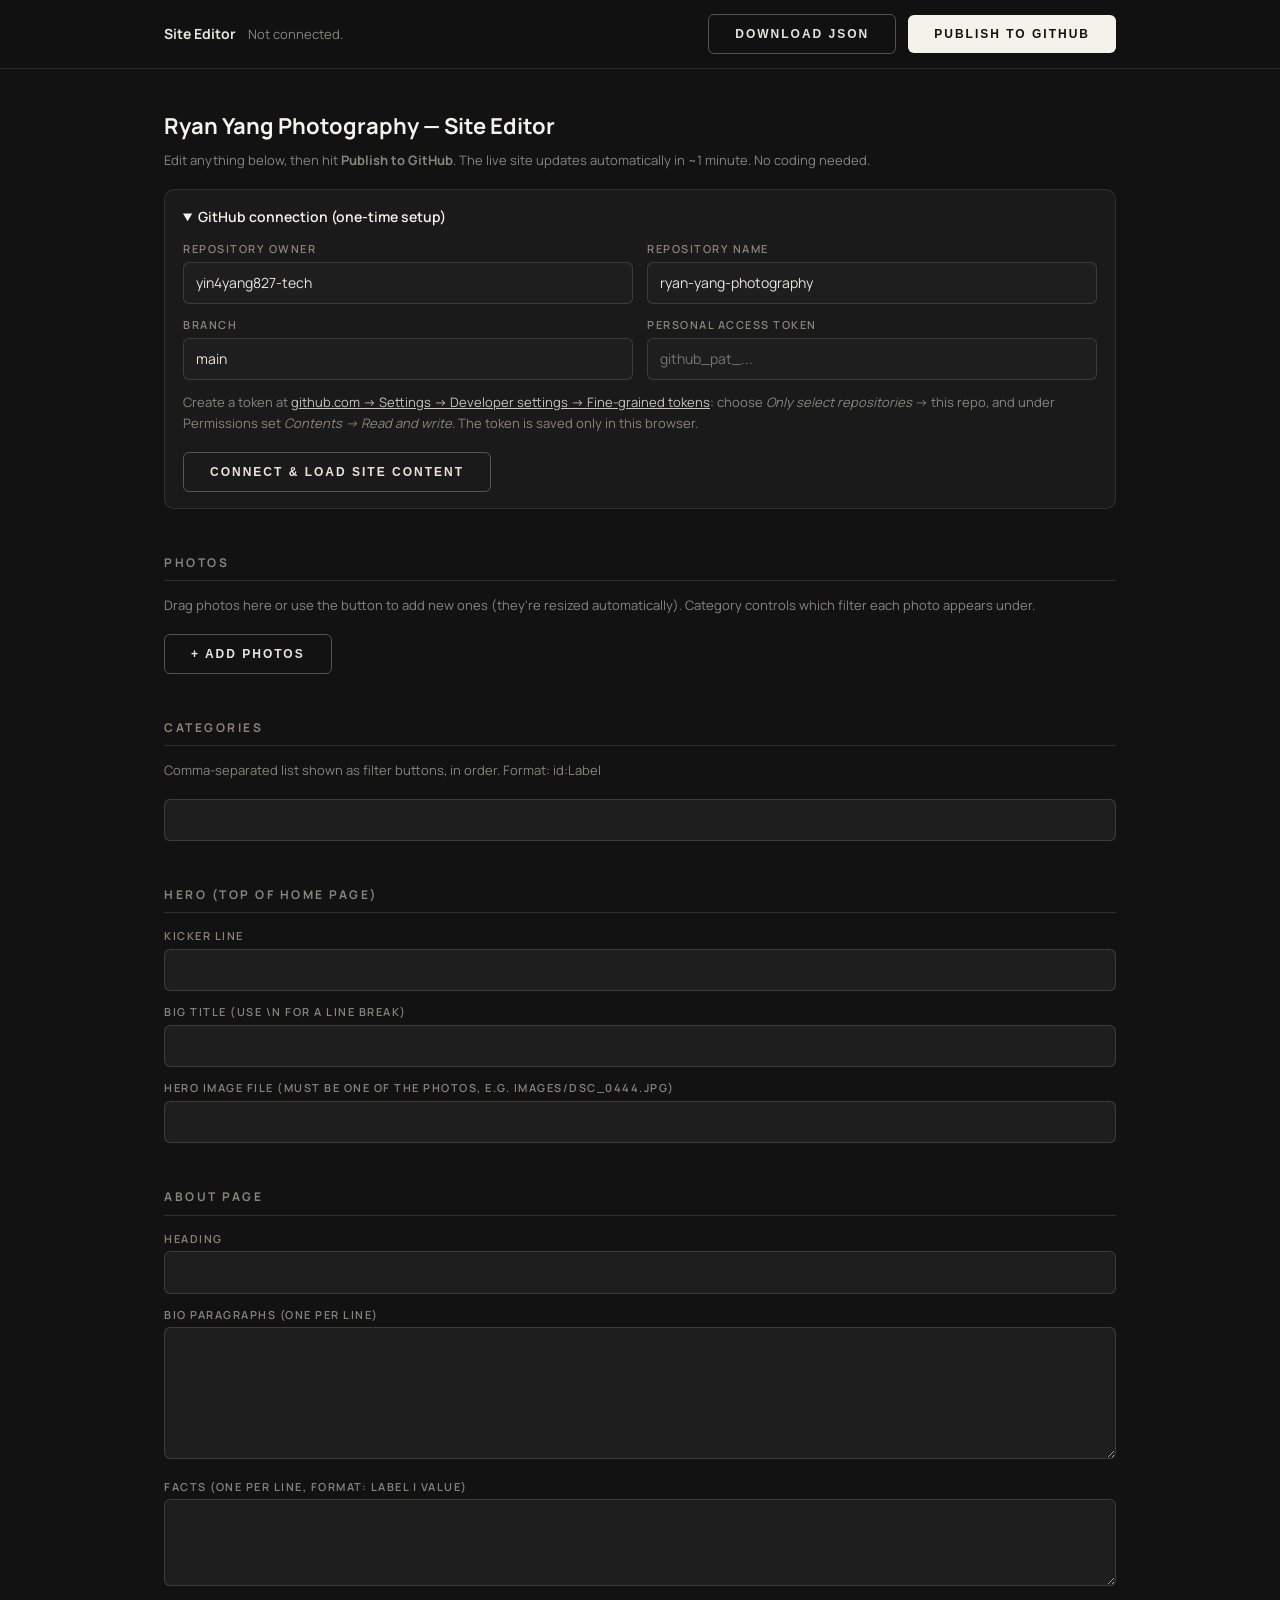
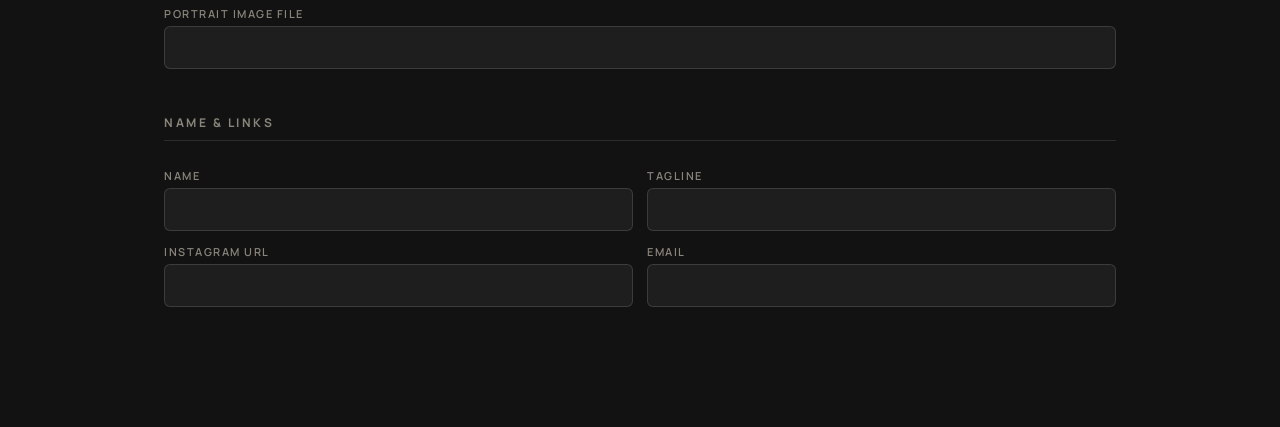
==== admin.html @ 21d68c37 "Add files via upload" ====
<!DOCTYPE html>
<!-- Admin editor for Ryan Yang Photography.
     Open this page (locally or at /admin.html on your live site), paste a GitHub
     token once, and you can edit every photo, the bio, and links — then click
     Publish to commit straight to the repo. GitHub Pages redeploys automatically. -->
<html lang="en">
<head>
<meta charset="UTF-8">
<meta name="viewport" content="width=device-width, initial-scale=1.0">
<title>Site Editor — Ryan Yang Photography</title>
<link href="https://fonts.googleapis.com/css2?family=Manrope:wght@400;500;600;700&display=swap" rel="stylesheet">
<style>
  * { box-sizing: border-box; }
  body { margin: 0; background: #121212; color: #E8E4DC; font-family: 'Manrope', sans-serif; font-size: 14px; line-height: 1.6; }
  .wrap { max-width: 1000px; margin: 0 auto; padding: 40px 24px 120px; }
  h1 { font-size: 22px; font-weight: 700; margin: 0 0 6px; color: #F5F2EC; }
  h2 { font-size: 12px; font-weight: 700; letter-spacing: 2.5px; text-transform: uppercase; color: #8A857B; margin: 44px 0 14px; border-bottom: 1px solid rgba(232,228,220,0.12); padding-bottom: 8px; }
  .hint { color: #8A857B; font-size: 13px; margin: 0 0 18px; }
  .hint a { color: #C9C4BA; }
  label { display: block; font-size: 11px; font-weight: 600; letter-spacing: 1.5px; text-transform: uppercase; color: #8A857B; margin: 12px 0 4px; }
  input, textarea, select { width: 100%; background: #1E1E1E; border: 1px solid rgba(232,228,220,0.15); color: #E8E4DC; border-radius: 6px; padding: 9px 12px; font: inherit; }
  input:focus, textarea:focus, select:focus { outline: none; border-color: #8A857B; }
  textarea { resize: vertical; min-height: 70px; }
  .row { display: grid; grid-template-columns: 1fr 1fr; gap: 14px; }
  .btn { display: inline-block; border: none; cursor: pointer; background: #F5F2EC; color: #121212; font-weight: 700; font-size: 12px; letter-spacing: 2px; text-transform: uppercase; padding: 12px 26px; border-radius: 6px; }
  .btn:hover { background: #fff; }
  .btn.ghost { background: none; border: 1px solid rgba(232,228,220,0.3); color: #E8E4DC; }
  .btn.ghost:hover { border-color: #fff; color: #fff; }
  .btn.danger { background: none; border: 1px solid rgba(220,120,110,0.5); color: #DC786E; }
  .btn.sm { padding: 7px 12px; font-size: 10.5px; letter-spacing: 1.5px; }
  .card { display: grid; grid-template-columns: 120px 1fr; gap: 16px; background: #1A1A1A; border: 1px solid rgba(232,228,220,0.1); border-radius: 10px; padding: 14px; margin-bottom: 12px; }
  .card img { width: 120px; height: 120px; object-fit: cover; border-radius: 6px; background: #222; }
  .card .fields { display: grid; grid-template-columns: 1fr 1fr; gap: 0 14px; align-content: start; }
  .card .fields .full { grid-column: 1 / -1; }
  .card-actions { grid-column: 1 / -1; display: flex; gap: 8px; margin-top: 10px; flex-wrap: wrap; }
  .topbar { position: sticky; top: 0; z-index: 10; background: rgba(18,18,18,0.95); backdrop-filter: blur(8px); border-bottom: 1px solid rgba(232,228,220,0.1); }
  .topbar-inner { max-width: 1000px; margin: 0 auto; padding: 14px 24px; display: flex; align-items: center; justify-content: space-between; gap: 12px; flex-wrap: wrap; }
  #status { font-size: 13px; color: #8A857B; flex: 1; min-width: 200px; }
  #status.ok { color: #9BC29B; } #status.err { color: #DC786E; }
  .pill { font-size: 11px; padding: 3px 10px; border-radius: 999px; background: #242424; color: #8A857B; }
  details { background: #1A1A1A; border: 1px solid rgba(232,228,220,0.1); border-radius: 10px; padding: 16px 18px; margin-bottom: 14px; }
  summary { cursor: pointer; font-weight: 600; color: #F5F2EC; }
</style>
</head>
<body>

<div class="topbar"><div class="topbar-inner">
  <strong>Site Editor</strong>
  <div id="status">Not connected.</div>
  <button class="btn ghost" id="btnDownload" title="Download content.json if you prefer to commit manually">Download JSON</button>
  <button class="btn" id="btnPublish">Publish to GitHub</button>
</div></div>

<div class="wrap">
  <h1>Ryan Yang Photography — Site Editor</h1>
  <p class="hint">Edit anything below, then hit <strong>Publish to GitHub</strong>. The live site updates automatically in ~1 minute. No coding needed.</p>

  <details id="setup" open>
    <summary>GitHub connection (one-time setup)</summary>
    <div class="row">
      <div><label>Repository owner</label><input id="ghOwner" value="yin4yang827-tech"></div>
      <div><label>Repository name</label><input id="ghRepo" value="ryan-yang-photography"></div>
    </div>
    <div class="row">
      <div><label>Branch</label><input id="ghBranch" value="main"></div>
      <div><label>Personal access token</label><input id="ghToken" type="password" placeholder="github_pat_..."></div>
    </div>
    <p class="hint" style="margin-top:12px">Create a token at <a href="https://github.com/settings/personal-access-tokens/new" target="_blank" rel="noopener">github.com → Settings → Developer settings → Fine-grained tokens</a>: choose <em>Only select repositories</em> → this repo, and under Permissions set <em>Contents → Read and write</em>. The token is saved only in this browser.</p>
    <button class="btn ghost" id="btnConnect">Connect &amp; load site content</button>
  </details>

  <h2>Photos</h2>
  <p class="hint">Drag photos here or use the button to add new ones (they're resized automatically). Category controls which filter each photo appears under.</p>
  <input type="file" id="fileIn" accept="image/*" multiple style="display:none">
  <button class="btn ghost" id="btnAdd">+ Add photos</button>
  <div id="photoList" style="margin-top:16px"></div>

  <h2>Categories</h2>
  <p class="hint">Comma-separated list shown as filter buttons, in order. Format: id:Label</p>
  <input id="cats">

  <h2>Hero (top of home page)</h2>
  <label>Kicker line</label><input id="heroKicker">
  <label>Big title (use \n for a line break)</label><input id="heroTitle">
  <label>Hero image file (must be one of the photos, e.g. images/DSC_0444.jpg)</label><input id="heroImage">

  <h2>About page</h2>
  <label>Heading</label><input id="aboutHeading">
  <label>Bio paragraphs (one per line)</label><textarea id="aboutParas" rows="5"></textarea>
  <label>Facts (one per line, format: Label | Value)</label><textarea id="aboutFacts" rows="3"></textarea>
  <label>Portrait image file</label><input id="aboutPortrait">

  <h2>Name &amp; links</h2>
  <div class="row">
    <div><label>Name</label><input id="siteName"></div>
    <div><label>Tagline</label><input id="siteTag"></div>
  </div>
  <div class="row">
    <div><label>Instagram URL</label><input id="soInsta"></div>
    <div><label>Email</label><input id="soEmail"></div>
  </div>
</div>

<script>
"use strict";
var $ = function (id) { return document.getElementById(id); };
var C = null;                 // content.json object being edited
var contentSha = null;        // sha needed to update the file on GitHub
var newImages = {};           // path -> base64 (staged uploads, committed on Publish)

/* ---------- helpers ---------- */
function setStatus(msg, cls) { var s = $("status"); s.textContent = msg; s.className = cls || ""; }
function cfg() {
  return { owner: $("ghOwner").value.trim(), repo: $("ghRepo").value.trim(),
           branch: $("ghBranch").value.trim() || "main", token: $("ghToken").value.trim() };
}
function api(path, opts) {
  var c = cfg();
  opts = opts || {};
  opts.headers = Object.assign({
    "Authorization": "Bearer " + c.token,
    "Accept": "application/vnd.github+json",
    "X-GitHub-Api-Version": "2022-11-28"
  }, opts.headers || {});
  return fetch("https://api.github.com/repos/" + c.owner + "/" + c.repo + path, opts);
}
function b64encodeUtf8(str) {
  return btoa(unescape(encodeURIComponent(str)));
}

/* ---------- load ---------- */
function saveLocalCfg() {
  var c = cfg();
  localStorage.setItem("ryp_admin_cfg", JSON.stringify({ owner: c.owner, repo: c.repo, branch: c.branch, token: c.token }));
}
function loadLocalCfg() {
  try {
    var c = JSON.parse(localStorage.getItem("ryp_admin_cfg") || "null");
    if (!c) return;
    $("ghOwner").value = c.owner || $("ghOwner").value;
    $("ghRepo").value = c.repo || $("ghRepo").value;
    $("ghBranch").value = c.branch || "main";
    $("ghToken").value = c.token || "";
  } catch (e) {}
}

async function connect() {
  saveLocalCfg();
  setStatus("Loading content.json from GitHub…");
  try {
    var r = await api("/contents/content.json?ref=" + cfg().branch);
    if (!r.ok) throw new Error("GitHub said " + r.status + " — check owner/repo/branch/token.");
    var j = await r.json();
    contentSha = j.sha;
    C = JSON.parse(decodeURIComponent(escape(atob(j.content.replace(/\n/g, "")))));
    fillForm();
    $("setup").open = false;
    setStatus("Connected. Loaded " + C.photos.length + " photos.", "ok");
  } catch (e) {
    // Fall back to the local copy (useful when previewing before first deploy)
    try {
      C = await (await fetch("content.json")).json();
      fillForm();
      setStatus("GitHub load failed (" + e.message + ") — loaded local copy instead. Publishing still needs a valid token.", "err");
    } catch (e2) { setStatus(e.message, "err"); }
  }
}

/* ---------- form <-> data ---------- */
function fillForm() {
  $("siteName").value = C.site.name; $("siteTag").value = C.site.tagline;
  $("soInsta").value = C.socials.instagram; $("soEmail").value = C.socials.email;
  $("heroKicker").value = C.hero.kicker;
  $("heroTitle").value = C.hero.title.split("\n").join("\\n");
  $("heroImage").value = C.hero.image;
  $("aboutHeading").value = C.about.heading;
  $("aboutParas").value = C.about.paragraphs.join("\n");
  $("aboutFacts").value = C.about.facts.map(function (f) { return f[0] + " | " + f[1]; }).join("\n");
  $("aboutPortrait").value = C.about.portrait;
  $("cats").value = C.categories.map(function (c) { return c.id + ":" + c.label; }).join(", ");
  drawPhotos();
}
function harvestForm() {
  C.site.name = $("siteName").value; C.site.tagline = $("siteTag").value;
  C.socials.instagram = $("soInsta").value; C.socials.email = $("soEmail").value;
  C.hero.kicker = $("heroKicker").value;
  C.hero.title = $("heroTitle").value.split("\\n").join("\n");
  C.hero.image = $("heroImage").value;
  C.about.heading = $("aboutHeading").value;
  C.about.paragraphs = $("aboutParas").value.split("\n").filter(function (s) { return s.trim(); });
  C.about.facts = $("aboutFacts").value.split("\n").filter(function (s) { return s.trim(); })
    .map(function (s) { var i = s.indexOf("|"); return [s.slice(0, i).trim(), s.slice(i + 1).trim()]; });
  C.about.portrait = $("aboutPortrait").value;
  C.categories = $("cats").value.split(",").map(function (s) {
    var p = s.trim().split(":"); return { id: p[0].trim(), label: (p[1] || p[0]).trim() };
  }).filter(function (c) { return c.id; });
}

/* ---------- photo list ---------- */
function drawPhotos() {
  var list = $("photoList");
  list.innerHTML = "";
  C.photos.forEach(function (p, i) {
    var card = document.createElement("div");
    card.className = "card";
    var img = document.createElement("img");
    img.src = newImages[p.file] ? "data:image/jpeg;base64," + newImages[p.file] : p.file;
    img.loading = "lazy";
    card.appendChild(img);

    var f = document.createElement("div");
    f.className = "fields";
    f.innerHTML =
      '<div><label>Title</label><input data-k="title"></div>' +
      '<div><label>Location</label><input data-k="location"></div>' +
      '<div><label>Category</label><select data-k="cat"></select></div>' +
      '<div><label>File</label><input data-k="file" readonly style="opacity:0.55"></div>' +
      '<div class="full"><label>Alt text (for accessibility)</label><input data-k="alt"></div>' +
      '<div class="card-actions">' +
        '<button class="btn ghost sm" data-a="up">&#8593; Up</button>' +
        '<button class="btn ghost sm" data-a="down">&#8595; Down</button>' +
        '<button class="btn danger sm" data-a="del">Remove</button>' +
      "</div>";
    card.appendChild(f);

    var sel = f.querySelector("select");
    C.categories.forEach(function (c) {
      var o = document.createElement("option"); o.value = c.id; o.textContent = c.label; sel.appendChild(o);
    });
    ["title", "location", "cat", "file", "alt"].forEach(function (k) {
      var el = f.querySelector('[data-k="' + k + '"]'); el.value = p[k] || "";
      el.addEventListener("input", function () { p[k] = el.value; });
      el.addEventListener("change", function () { p[k] = el.value; });
    });
    f.querySelector('[data-a="up"]').onclick = function () { if (i > 0) { C.photos.splice(i, 1); C.photos.splice(i - 1, 0, p); drawPhotos(); } };
    f.querySelector('[data-a="down"]').onclick = function () { if (i < C.photos.length - 1) { C.photos.splice(i, 1); C.photos.splice(i + 1, 0, p); drawPhotos(); } };
    f.querySelector('[data-a="del"]').onclick = function () { if (confirm("Remove \"" + p.title + "\" from the site?")) { C.photos.splice(i, 1); drawPhotos(); } };
    list.appendChild(card);
  });
}

/* ---------- add / resize new photos ---------- */
function addFiles(files) {
  Array.prototype.forEach.call(files, function (file) {
    var img = new Image();
    img.onload = function () {
      var MAX = 1600, w = img.width, h = img.height;
      if (Math.max(w, h) > MAX) { var s = MAX / Math.max(w, h); w = Math.round(w * s); h = Math.round(h * s); }
      var cv = document.createElement("canvas"); cv.width = w; cv.height = h;
      cv.getContext("2d").drawImage(img, 0, 0, w, h);
      var dataUrl = cv.toDataURL("image/jpeg", 0.82);
      var base = file.name.replace(/\.[^.]+$/, "").replace(/[^a-zA-Z0-9_-]/g, "_");
      var path = "images/" + base + ".jpg";
      newImages[path] = dataUrl.split(",")[1];
      C.photos.push({ file: path, cat: C.categories[0].id, title: base, location: "", alt: "" });
      drawPhotos();
      setStatus("Added " + path + " (will upload on Publish).", "ok");
    };
    img.src = URL.createObjectURL(file);
  });
}
$("btnAdd").onclick = function () { $("fileIn").click(); };
$("fileIn").addEventListener("change", function () { addFiles(this.files); this.value = ""; });
document.addEventListener("dragover", function (e) { e.preventDefault(); });
document.addEventListener("drop", function (e) {
  e.preventDefault();
  if (C && e.dataTransfer.files.length) addFiles(e.dataTransfer.files);
});

/* ---------- publish ---------- */
async function putFile(path, base64content, message) {
  // fetch existing sha if the file exists (required for updates)
  var sha = null;
  var r0 = await api("/contents/" + path + "?ref=" + cfg().branch);
  if (r0.ok) sha = (await r0.json()).sha;
  var body = { message: message, content: base64content, branch: cfg().branch };
  if (sha) body.sha = sha;
  var r = await api("/contents/" + path, { method: "PUT", body: JSON.stringify(body) });
  if (!r.ok) throw new Error("Failed to save " + path + " (" + r.status + ")");
  return r.json();
}

$("btnPublish").onclick = async function () {
  if (!C) { setStatus("Connect first (open GitHub connection above).", "err"); return; }
  if (!cfg().token) { setStatus("Paste your GitHub token first.", "err"); return; }
  harvestForm();
  saveLocalCfg();
  var btn = $("btnPublish"); btn.disabled = true;
  try {
    var paths = Object.keys(newImages);
    for (var i = 0; i < paths.length; i++) {
      setStatus("Uploading image " + (i + 1) + " of " + paths.length + "…");
      await putFile(paths[i], newImages[paths[i]], "Add photo " + paths[i]);
    }
    newImages = {};
    setStatus("Saving content.json…");
    var res = await putFile("content.json", b64encodeUtf8(JSON.stringify(C, null, 2)), "Update site content via editor");
    contentSha = res.content.sha;
    setStatus("Published! GitHub Pages will update the live site in about a minute.", "ok");
  } catch (e) {
    setStatus(e.message, "err");
  } finally { btn.disabled = false; }
};

/* ---------- download fallback ---------- */
$("btnDownload").onclick = function () {
  if (!C) { setStatus("Nothing loaded yet.", "err"); return; }
  harvestForm();
  var a = document.createElement("a");
  a.href = URL.createObjectURL(new Blob([JSON.stringify(C, null, 2)], { type: "application/json" }));
  a.download = "content.json";
  a.click();
};

$("btnConnect").onclick = connect;
loadLocalCfg();
if ($("ghToken").value) connect(); else {
  // still show local content for browsing/editing before first connect
  fetch("content.json").then(function (r) { return r.json(); }).then(function (j) { C = j; fillForm(); });
}
</script>
</body>
</html>
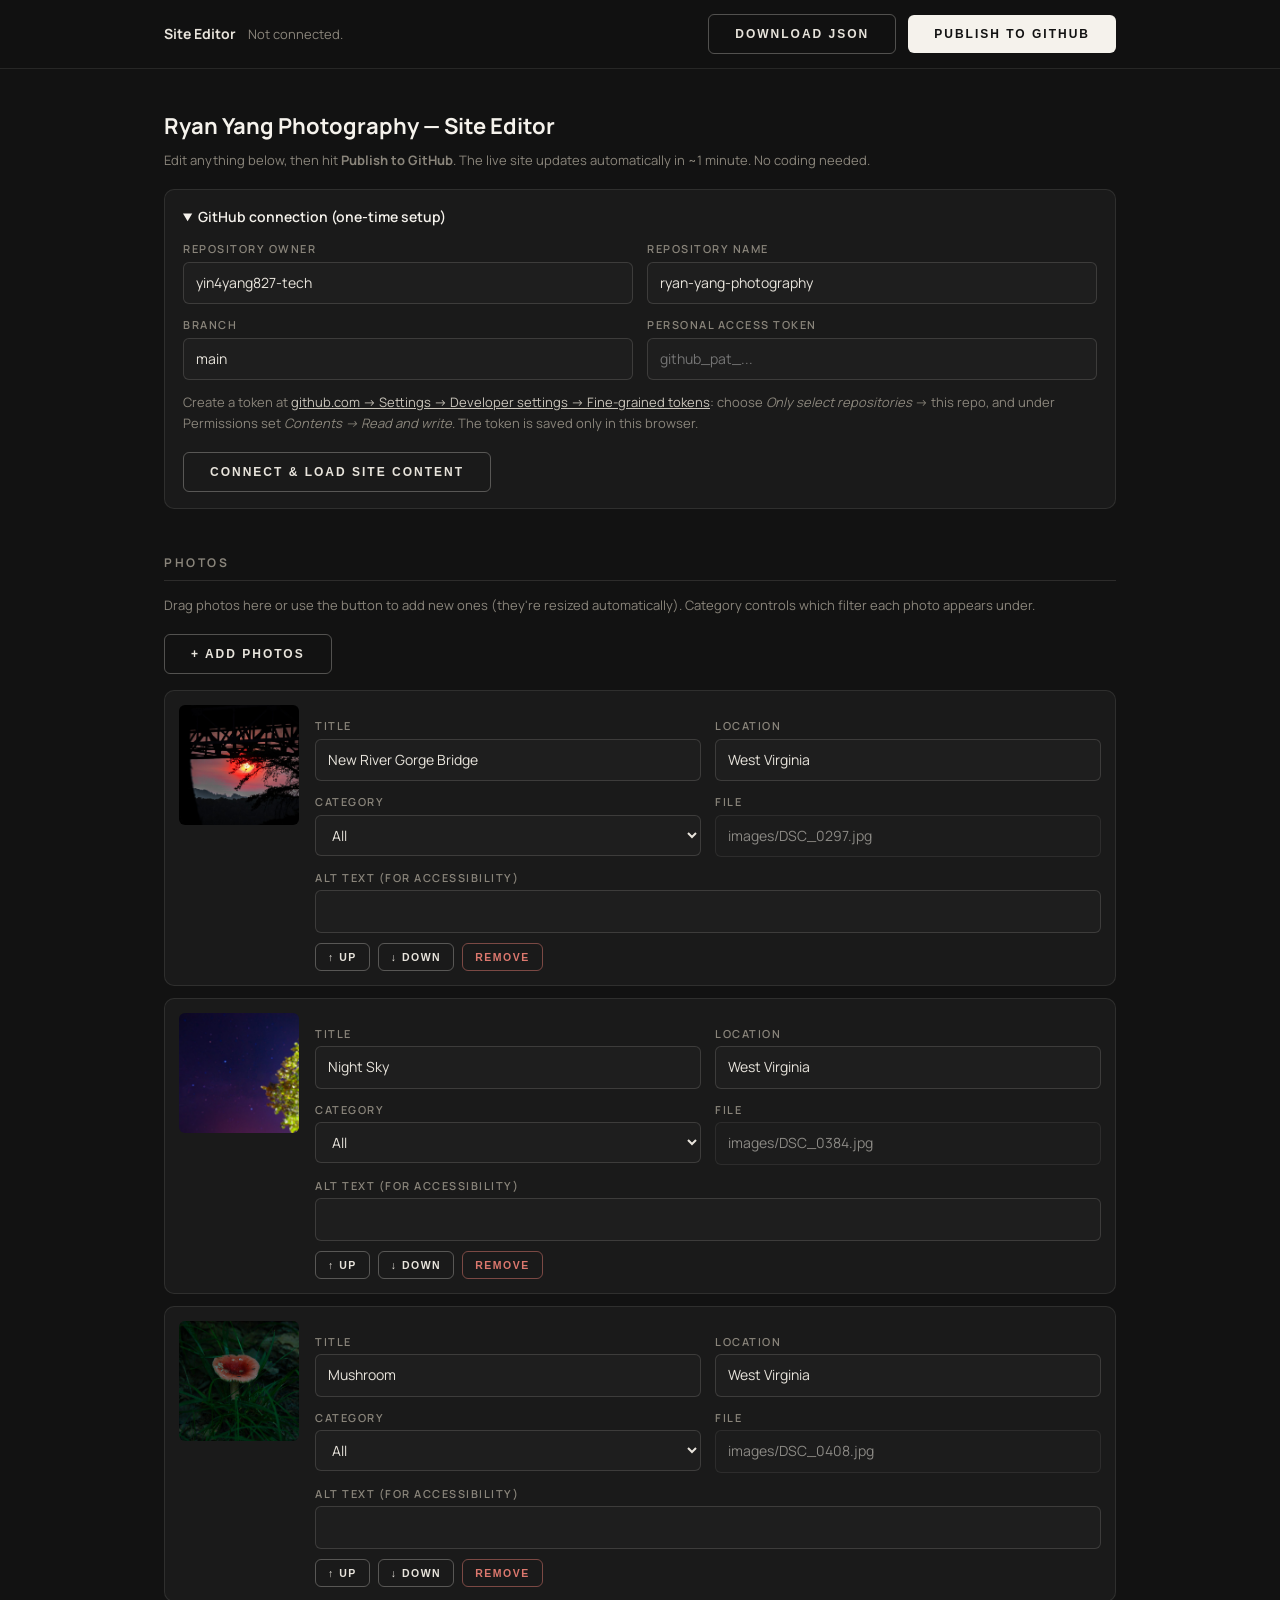
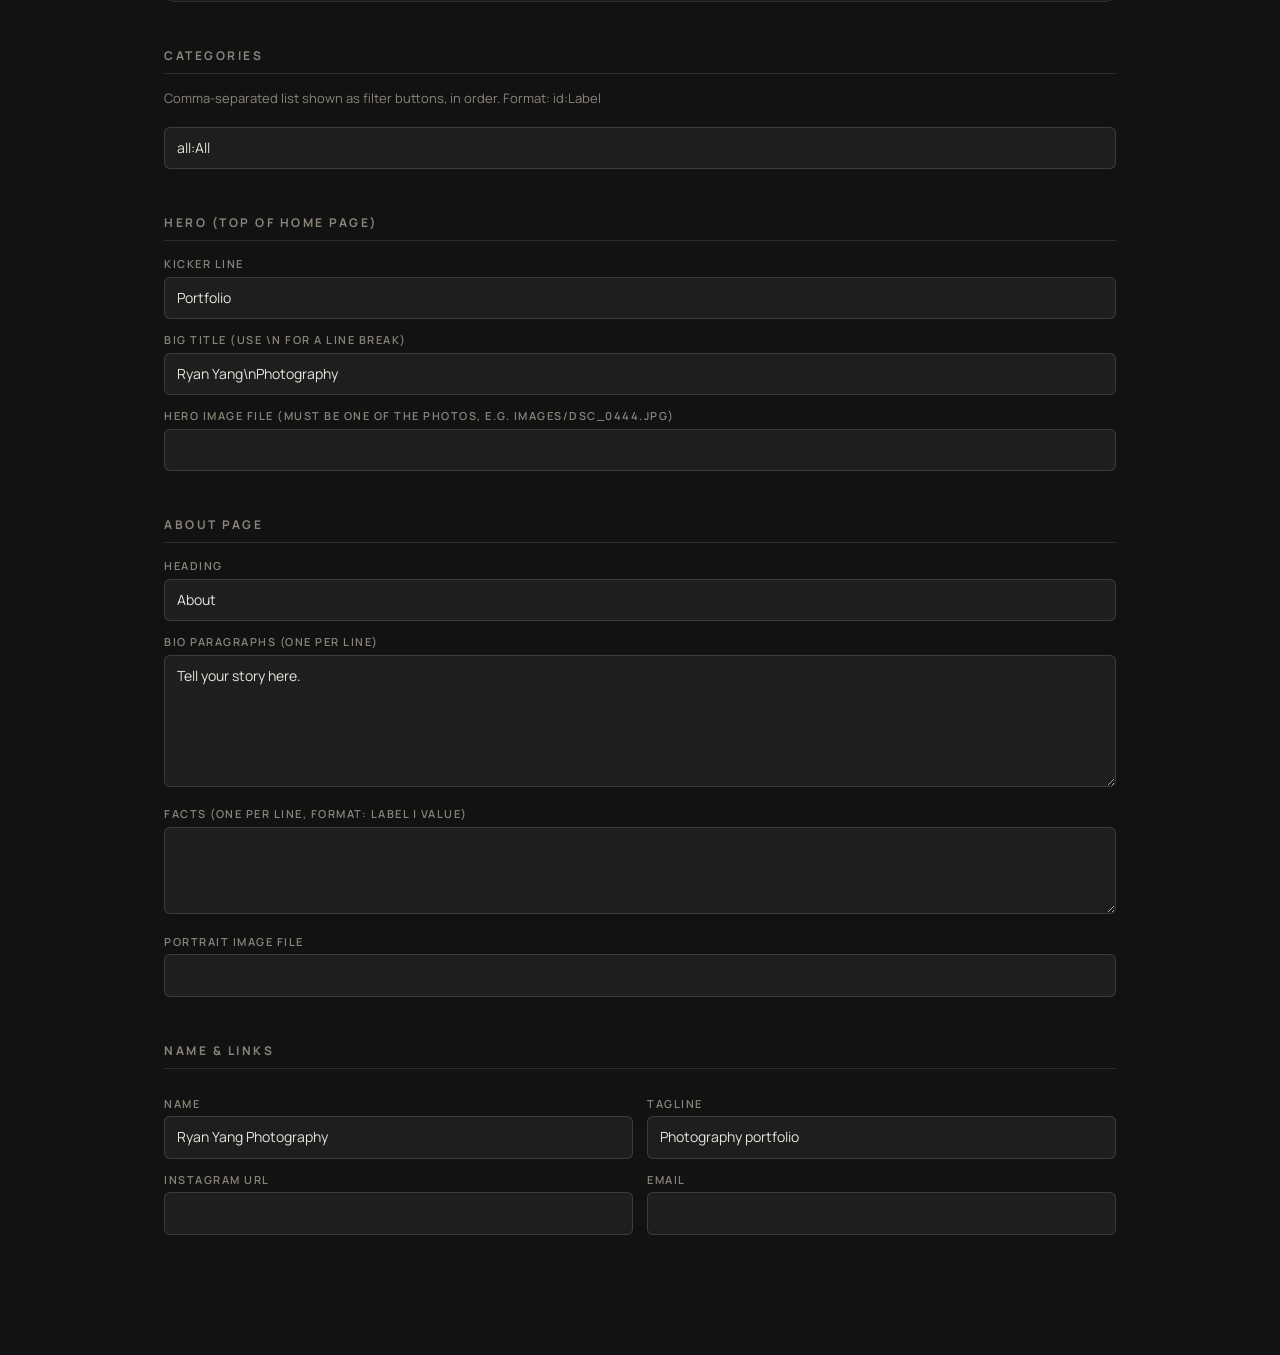
==== commit 42776fd6: "Add files via upload" ====
--- a/admin.html
+++ b/admin.html
@@ -108,6 +108,18 @@
 var contentSha = null;        // sha needed to update the file on GitHub
 var newImages = {};           // path -> base64 (staged uploads, committed on Publish)
 
+// Used only when there's no content.json on GitHub yet AND no local copy to fall
+// back to (e.g. brand-new site, first-ever publish). Lets you fill in the form
+// and hit Publish to create content.json in the repo for the first time.
+var DEFAULT_CONTENT = {
+  site: { name: "Ryan Yang Photography", tagline: "Photography portfolio" },
+  socials: { instagram: "", email: "" },
+  hero: { kicker: "Portfolio", title: "Ryan Yang\nPhotography", image: "" },
+  about: { heading: "About", paragraphs: ["Tell your story here."], facts: [], portrait: "" },
+  categories: [{ id: "all", label: "All" }],
+  photos: []
+};
+
 /* ---------- helpers ---------- */
 function setStatus(msg, cls) { var s = $("status"); s.textContent = msg; s.className = cls || ""; }
 function cfg() {
@@ -162,7 +174,13 @@
       C = await (await fetch("content.json")).json();
       fillForm();
       setStatus("GitHub load failed (" + e.message + ") — loaded local copy instead. Publishing still needs a valid token.", "err");
-    } catch (e2) { setStatus(e.message, "err"); }
+    } catch (e2) {
+      // No content.json on GitHub and none locally either — this is a brand-new
+      // site. Start from the built-in defaults so Publish can create the file.
+      C = JSON.parse(JSON.stringify(DEFAULT_CONTENT));
+      fillForm();
+      setStatus("No content.json found yet (new site) — starting from defaults. Fill in the form and click Publish to create it on GitHub.", "err");
+    }
   }
 }
 
@@ -316,7 +334,8 @@
 loadLocalCfg();
 if ($("ghToken").value) connect(); else {
   // still show local content for browsing/editing before first connect
-  fetch("content.json").then(function (r) { return r.json(); }).then(function (j) { C = j; fillForm(); });
+  fetch("content.json").then(function (r) { return r.json(); }).then(function (j) { C = j; fillForm(); })
+    .catch(function () { C = JSON.parse(JSON.stringify(DEFAULT_CONTENT)); fillForm(); });
 }
 </script>
 </body>
